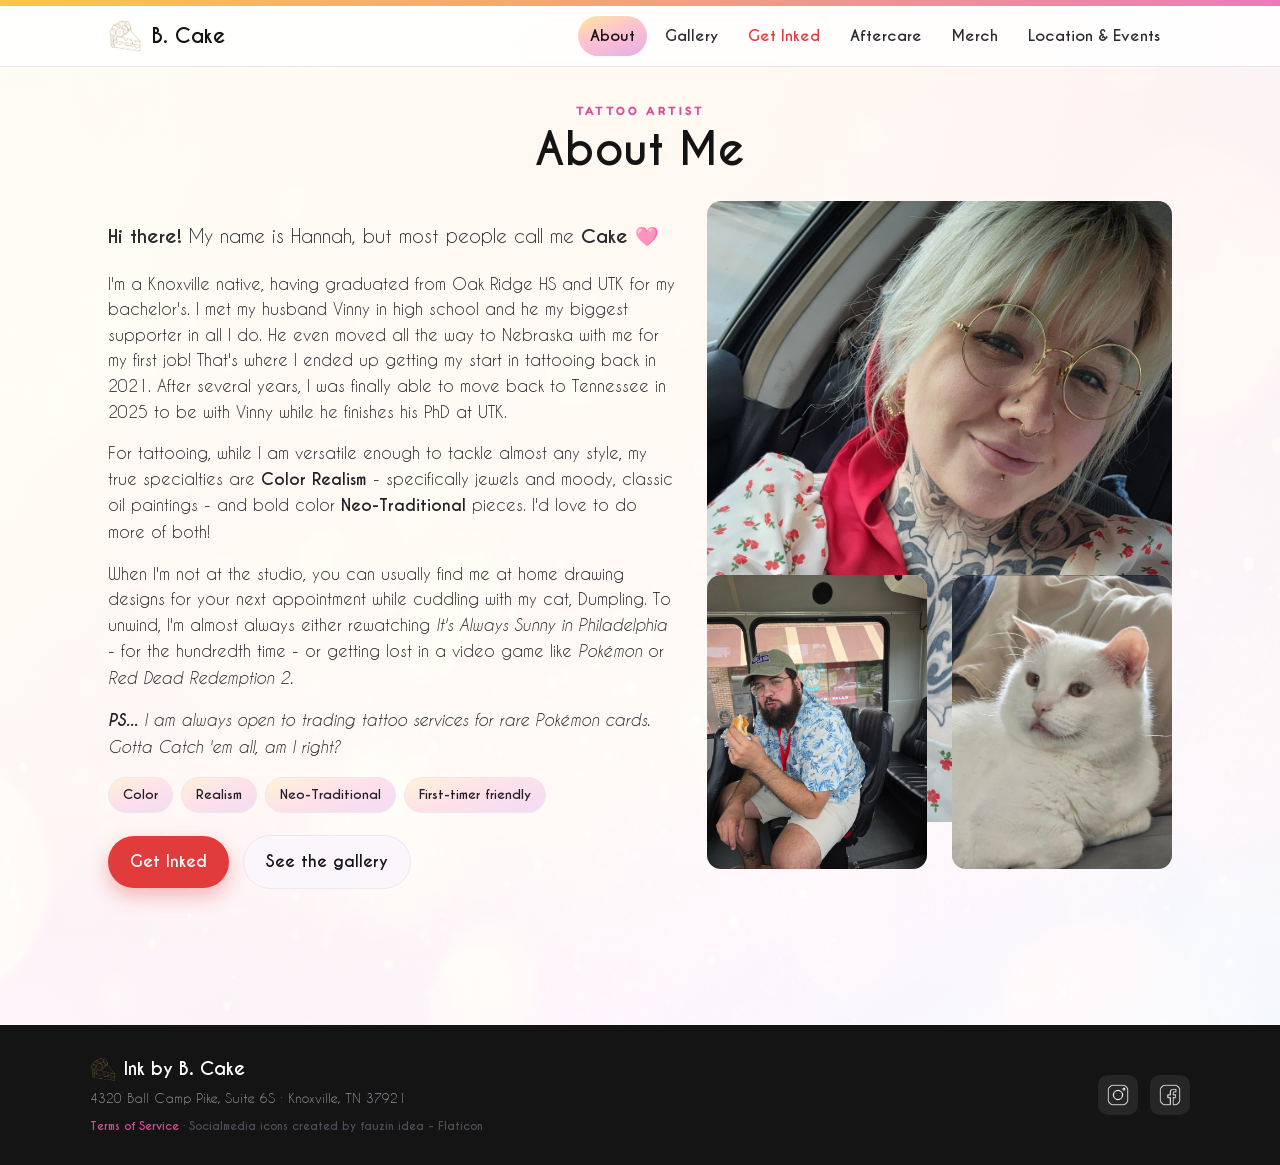
==== about.html @ cef52b00 "Initial commit" ====
<!DOCTYPE html>
<html lang="en">
<head>
<meta charset="UTF-8" />
<meta name="viewport" content="width=device-width, initial-scale=1.0" />
<title>About Me · Ink by B. Cake</title>
<link rel="preconnect" href="https://fonts.googleapis.com" />
<link rel="preconnect" href="https://fonts.gstatic.com" crossorigin />
<link href="https://fonts.googleapis.com/css2?family=Fredoka:wght@400;500;600;700&family=Nunito:wght@400;600;700;800&display=swap" rel="stylesheet" />
<link rel="stylesheet" href="style.css" />
<link rel="icon" href="favicon.ico" sizes="any" />
<link rel="icon" type="image/png" sizes="32x32" href="favicon-32x32.png" />
<link rel="icon" type="image/png" sizes="16x16" href="favicon-16x16.png" />
<link rel="apple-touch-icon" sizes="180x180" href="apple-touch-icon.png" />
<link rel="manifest" href="site.webmanifest" />
<style>
.about-grid{display:grid;grid-template-columns:1.1fr .9fr;gap:30px;align-items:start;}
@media(max-width:760px){.about-grid{grid-template-columns:1fr;}}
/* .about-photos{display:grid;grid-template-columns:1fr 1fr;column-gap:25px;row-gap: 300px;} */
.about-photos{display:grid;grid-template-columns:1fr 1fr;gap:25px;}
.about-photos .photoslot:first-child{grid-column:1/-1;aspect-ratio:4/3;}
.lead{font-size:19px;color:var(--ink-soft);}
.pill-row{display:flex;flex-wrap:wrap;gap:8px;margin:14px 0;}
.pill{background:var(--grad-card-soft);border:1px solid var(--line);border-radius:999px;padding:7px 14px;font-weight:800;font-size:13px;}
</style>
</head>
<body class="themed">
<div class="toprule"></div>
<header class="site-header">
  <nav class="nav">
    <a class="brand" href="index.html"><img src="logo.png" alt="" />B. Cake</a>
    <button class="nav-toggle" aria-label="Menu"></button>
    <div class="nav-links" id="navLinks">
      <a href="about.html" class="active">About</a>
      <a href="gallery.html">Gallery</a>
      <a href="get-inked.html" class="ink">Get Inked</a>
      <a href="aftercare.html">Aftercare</a>
      <a href="merch.html">Merch</a>
      <a href="location.html">Location &amp; Events</a>
    </div>
  </nav>
</header>

<main class="page">
  <div class="page-head">
    <div class="eyebrow">Tattoo Artist</div>
    <h1>About Me</h1>
  </div>

  <div class="about-grid">
    <div>
      <!-- [EDIT-BIO] Write your real blurb here -->
      <p class="lead"> <b>Hi there! </b> My name is Hannah, but most people call me <b>Cake</b> &#129655 </p>
      <p>I'm a Knoxville native, having graduated from Oak Ridge HS and UTK for my bachelor's. 
        I met my husband Vinny in high school and he my biggest supporter in all I do. He even moved all the way to Nebraska with me for my first job!
      That's where I ended up getting my start in tattooing back in 2021. After several years, I was finally able to move back to Tennessee in 2025 to be with Vinny while he finishes his PhD at UTK.</p>
      <p>For tattooing, while I am versatile enough to tackle almost any style, my true specialties are <b>Color Realism</b> - specifically jewels and moody, classic oil paintings - 
        and bold color <b>Neo-Traditional</b> pieces. I'd love to do more of both!</p>
        <p>When I'm not at the studio, you can usually find me at home drawing designs for your next appointment while cuddling with my cat, Dumpling. To unwind, I'm almost always either 
          rewatching <i>It's Always Sunny in Philadelphia</i> - for the hundredth time - or getting lost in a video game like <i> Pok&eacute;mon</i> or <i>Red Dead Redemption 2.</i></p>
          <p><i><b>PS...</b> I am always open to trading tattoo services for rare Pok&eacute;mon cards. Gotta Catch 'em all, am I right?</i></p>


      <div class="pill-row">
        <span class="pill"> Color</span>
        <span class="pill"> Realism</span>
        <span class="pill"> Neo-Traditional</span>
        <span class="pill"> First-timer friendly</span>
      </div>

      <p style="margin-top:22px">
        <a class="btn btn-ink" href="get-inked.html">Get Inked</a>
        <a class="btn btn-ghost" href="gallery.html" style="margin-left:8px">See the gallery</a>
      </p>
    </div>

    <div class="about-photos">
      <!-- Drop real photos in this folder named about-1.jpg, about-2.jpg, about-3.jpg -->
      <div class="photoslot" id="ap1"> </div>
      <div class="photoslot" id="ap2"> </div>
      <div class="photoslot" id="ap3"> </div>
    </div>
  </div>
</main>

<footer class="site-footer">
  <div class="foot-in">
    <div>
      <div style="font-family:var(--font-display);font-weight:700;color:#fff;font-size:18px;display:flex;align-items:center;gap:8px"><img src="logo.png" style="width:26px" alt="" /> Ink by B. Cake</div>
      <div style="color:#9a93a0;font-size:13px;margin-top:4px">4320 Ball Camp Pike, Suite 6S · Knoxville, TN 37921</div>
      <div class="foot-links">
        <a href="https://docs.google.com/document/d/10L4yiTu3bysWRlOUiNJvsqtmBvopwI53ArUv1BGn_O8/edit?tab=t.0" title="terms of service" target="_blank" rel="noopener">Terms of Service</a>
        · <a href="https://www.flaticon.com/free-icons/socialmedia" title="socialmedia icons" target="_blank" rel="noopener" class="icon-attr">Socialmedia icons created by fauzin idea - Flaticon</a>
      </div>
    </div>
    <div class="socials">
      <a href="https://instagram.com/inkbybcake" target="_blank" rel="noopener" aria-label="Instagram"><img src="instagram.png" alt="Instagram" onerror="this.outerHTML='IG'" /></a>
      <a href="https://facebook.com/inkbybcake" target="_blank" rel="noopener" aria-label="Facebook"><img src="facebook.png" alt="Facebook" onerror="this.outerHTML='f'" /></a>
    </div>
  </div>
</footer>

<script src="site.js"></script>
<script>
// swap placeholders for real photos if present
[['ap1','about-1.jpg'],['ap2','about-2.jpg'],['ap3','about-3.jpg']].forEach(([id,src])=>{
  const cell=document.getElementById(id);const img=new Image();
  img.onload=()=>{cell.style.padding='0';cell.style.border='none';img.style.width='100%';img.style.height='100%';
    img.style.objectFit='cover';img.style.borderRadius='14px';cell.innerHTML='';cell.appendChild(img);};
  img.src=src;img.alt='';
});
</script>
</body>
</html>
---- style.css ----
/* =====================================================================
   INK BY B. CAKE - shared styles for all pages
   Theme: white base · pink/yellow card gradient · black & gold accents
   Font: CaviarDreams (drop CaviarDreams.woff2/.ttf in this folder; see README)
   ===================================================================== */
@font-face{font-family:'CaviarDreams';font-display:swap;font-weight:400;font-style:normal;
  src:url('caviar_dreams/CaviarDreams.ttf') format('truetype');}
@font-face{font-family:'CaviarDreams';font-display:swap;font-weight:700;font-style:normal;
  src:url('caviar_dreams/CaviarDreams_Bold.ttf') format('truetype');}
@font-face{font-family:'CaviarDreams';font-display:swap;font-weight:400;font-style:italic;
  src:url('caviar_dreams/CaviarDreams_Italic.ttf') format('truetype');}
@font-face{font-family:'CaviarDreams';font-display:swap;font-weight:700;font-style:italic;
  src:url('caviar_dreams/CaviarDreams_BoldItalic.ttf') format('truetype');}
:root{
  --font-body:'CaviarDreams','Nunito',system-ui,-apple-system,'Segoe UI',Roboto,sans-serif;
  --font-display:'CaviarDreams','Fredoka',system-ui,sans-serif;
  --gold:#f4c945; --gold-deep:#c8941f;
  --ink:#141414; --ink-soft:#2c2c30;
  --pink:#ef79b8; --pink-deep:#d64f9b;
  --yellow:#ffd86b; --peach:#ffcaa6; --lav:#d9a9e8;
  --red:#e23b3b;
  --text:#241f26; --muted:#7a7280;
  --paper:#ffffff; --cloud:#faf6fb; --line:#ece6ef;
  --grad-card:linear-gradient(160deg,#ffe49c 0%,#ffc1d2 48%,#e3aee6 100%);
  --grad-card-soft:linear-gradient(160deg,#fff3d4 0%,#ffe0ea 48%,#f1ddf3 100%);
  --shadow:0 14px 34px rgba(60,20,60,.16);
  --shadow-sm:0 6px 16px rgba(60,20,60,.12);
  --radius:18px;
  --maxw:1100px;
}
*{box-sizing:border-box;-webkit-tap-highlight-color:transparent;}
html{scroll-behavior:smooth;}
html,body{margin:0;padding:0;}
body{
  font-family:var(--font-body);
  color:var(--text);background:var(--paper);line-height:1.6;min-height:100vh;
  display:flex;flex-direction:column;
}
main{flex:1;}
/* branded bokeh background (washed for readability) on inner pages */
body.themed{background:linear-gradient(rgba(255,255,255,.80),rgba(255, 255, 255, 0.88)),url('cake-main-background.png') center top/cover fixed no-repeat;}
body.themed .site-header{background:rgba(255,255,255,.86);}
h1,h2,h3,h4,.display{font-family:var(--font-display);font-weight:700;color:var(--ink);line-height:1.15;}
a{color:var(--pink-deep);text-decoration:none;font-weight:700;}
a:hover{text-decoration:underline;}
img{max-width:100%;display:block;}
button{font-family:inherit;cursor:pointer;border:none;background:none;}
.center{text-align:center;}
.muted{color:var(--muted);}

/* ---------- top decorative bar ---------- */
.toprule{height:6px;background:linear-gradient(90deg,var(--gold),var(--pink),var(--lav),var(--gold));background-size:300% 100%;animation:slide 12s linear infinite;}
@keyframes slide{to{background-position:300% 0}}

/* ---------- header / nav (inner pages) ---------- */
.site-header{position:sticky;top:0;z-index:40;background:rgba(255,255,255,.92);backdrop-filter:blur(8px);
  border-bottom:1px solid var(--line);}
.nav{max-width:var(--maxw);margin:0 auto;display:flex;align-items:center;justify-content:space-between;
  padding:10px 18px;gap:14px;}
.brand{display:flex;align-items:center;gap:10px;font-family:var(--font-display);font-weight:700;font-size:20px;color:var(--ink);}
.brand img{width:34px;height:34px;}
.brand:hover{text-decoration:none;}
.nav-links{display:flex;align-items:center;gap:6px;flex-wrap:wrap;}
.nav-links a{color:var(--ink-soft);font-weight:700;font-size:15px;padding:8px 12px;border-radius:999px;}
.nav-links a:hover{background:var(--cloud);text-decoration:none;}
.nav-links a.active{background:var(--grad-card);color:var(--ink);}
.nav-links a.ink{color:var(--red);}
.nav-toggle{display:none;width:44px;height:40px;border-radius:10px;position:relative;background:var(--cloud);}
.nav-toggle::before{content:'';position:absolute;left:11px;right:11px;top:14px;height:2px;border-radius:2px;background:var(--ink);box-shadow:0 5px 0 var(--ink),0 10px 0 var(--ink);}
@media(max-width:760px){
  .nav-toggle{display:block;}
  .nav-links{display:none;position:absolute;top:100%;left:0;right:0;background:#fff;flex-direction:column;
    align-items:stretch;padding:8px 14px 16px;border-bottom:1px solid var(--line);box-shadow:var(--shadow-sm);}
  .nav-links.open{display:flex;}
  .nav-links a{padding:12px 10px;border-radius:12px;}
}

/* ---------- page shell ---------- */
.page{max-width:var(--maxw);margin:0 auto;padding:28px 18px 80px;}
.page-narrow{max-width:760px;}
.page-head{text-align:center;margin:6px 0 26px;}
.page-head .eyebrow{font-family:'Fredoka';letter-spacing:3px;text-transform:uppercase;font-size:12px;color:var(--pink-deep);font-weight:600;}
.page-head h1{font-size:clamp(28px,6vw,44px);margin:.1em 0;}
.page-head p{color:var(--muted);max-width:60ch;margin:.4em auto 0;}
.section{margin:34px 0;}

/* ---------- buttons ---------- */
.btn{display:inline-flex;align-items:center;gap:8px;padding:13px 22px;border-radius:999px;font-weight:800;font-size:16px;
  transition:transform .12s,filter .12s,box-shadow .12s;text-decoration:none;}
.btn:hover{text-decoration:none;transform:translateY(-2px);}
.btn-primary{background:var(--grad-card);color:var(--ink);box-shadow:var(--shadow-sm);}
.btn-ink{background:var(--red);color:#fff;box-shadow:0 8px 20px rgba(226,59,59,.35);}
.btn-ghost{background:var(--cloud);color:var(--ink);border:1.5px solid var(--line);}
.btn-dark{background:var(--ink);color:var(--gold);}
.btn[disabled]{opacity:.5;cursor:not-allowed;transform:none;}

/* ---------- cards / tiles ---------- */
.tile{background:#fff;border:1px solid var(--line);border-radius:var(--radius);overflow:hidden;box-shadow:var(--shadow-sm);
  transition:transform .15s,box-shadow .15s;}
.tile:hover{transform:translateY(-4px);box-shadow:var(--shadow);}
.tile .ph,.tile .thumb{aspect-ratio:1/1;background:var(--grad-card-soft);display:grid;place-items:center;color:var(--ink-soft);
  font-weight:800;text-align:center;padding:14px;font-size:13px;}
.tile .body{padding:14px;}
.grid{display:grid;gap:16px;}
.grid-3{grid-template-columns:repeat(auto-fill,minmax(220px,1fr));}
.grid-2{grid-template-columns:repeat(auto-fit,minmax(260px,1fr));}

/* photo placeholder helper */
.photoslot{background:var(--grad-card-soft);border:2px dashed #e3b8d4;border-radius:14px;display:grid;place-items:center;
  text-align:center;color:#9a6b86;font-weight:800;font-size:13px;padding:16px;min-height:160px;}

/* ---------- forms ---------- */
.field{margin-bottom:16px;}
.field label{display:block;font-weight:800;font-size:15px;color:var(--ink);margin-bottom:6px;}
.field .hint{font-weight:600;color:var(--muted);font-size:13px;}
input,select,textarea{width:100%;padding:12px 13px;border:1.5px solid #ddd6e2;border-radius:12px;font-size:16px;
  font-family:inherit;background:var(--cloud);color:var(--text);}
input:focus,select:focus,textarea:focus{outline:none;border-color:var(--pink);box-shadow:0 0 0 3px rgba(239,121,184,.2);background:#fff;}
textarea{min-height:110px;resize:vertical;}
.row2{display:grid;grid-template-columns:1fr 1fr;gap:14px;}
@media(max-width:560px){.row2{grid-template-columns:1fr;}}
.req{color:var(--red);}
.opt-list{display:flex;flex-direction:column;gap:10px;}
.opt{display:flex;align-items:center;gap:12px;border:2px solid #e4dde9;border-radius:14px;padding:13px 14px;background:var(--cloud);font-weight:700;transition:.12s;}
.opt:hover{border-color:var(--pink);}
.opt.sel{border-color:var(--pink-deep);background:#fff0f8;box-shadow:0 0 0 3px rgba(239,121,184,.15);}
.opt input{width:auto;}
.check{display:inline-flex;align-items:center;gap:9px;font-weight:700;cursor:pointer;}
.check input{width:18px;height:18px;}

/* ---------- callout / popup ---------- */
.callout{border-radius:14px;padding:13px 15px;font-size:14px;font-weight:700;margin:10px 0;display:flex;gap:10px;align-items:flex-start;}
.callout.warn{background:#fff2f2;border:1.5px solid #f3b6b6;color:#9c2b2b;}
.callout.info{background:#fff9e8;border:1.5px solid #f3dca0;color:#7a5d12;}

/* ---------- lightbox ---------- */
.lightbox{position:fixed;inset:0;z-index:80;background:rgba(20,8,20,.9);display:none;align-items:center;justify-content:center;}
.lightbox.open{display:flex;}
.lightbox img{max-width:92vw;max-height:84vh;border-radius:12px;box-shadow:0 20px 60px rgba(0,0,0,.6);}
.lb-btn{position:absolute;top:50%;transform:translateY(-50%);font-size:34px;color:#fff;background:rgba(255,255,255,.15);
  width:54px;height:54px;border-radius:50%;display:grid;place-items:center;}
.lb-prev{left:14px;} .lb-next{right:14px;}
.lb-close{position:absolute;top:16px;right:18px;font-size:30px;color:#fff;background:rgba(255,255,255,.15);width:46px;height:46px;border-radius:50%;}
.lb-cap{position:absolute;bottom:18px;left:0;right:0;text-align:center;color:#fff;font-weight:700;}

/* ---------- body map ---------- */
.bodymap-wrap{display:flex;flex-direction:column;align-items:center;gap:10px;}
.bm-tabs{display:flex;gap:8px;}
.bm-tab{padding:8px 16px;border-radius:999px;background:var(--cloud);font-weight:800;border:1.5px solid var(--line);}
.bm-tab.active{background:var(--ink);color:#fff;}
.bm-figure svg{width:min(74vw,260px);height:auto;}
.bm-region{fill:#f3dcec;stroke:#d99cc6;stroke-width:1.3;cursor:pointer;transition:fill .12s;}
.bm-region:hover{fill:#f7b9dc;}
.bm-region.sel{fill:var(--pink);stroke:var(--pink-deep);}
.bm-readout{width:100%;background:var(--cloud);border:1px solid var(--line);border-radius:14px;padding:14px;min-height:60px;}
.bm-readout .none{color:var(--muted);}
.subloc{display:flex;flex-wrap:wrap;gap:8px;margin-top:8px;}

/* ---------- footer ---------- */
.site-footer{background:var(--ink);color:#d8d2da;padding:30px 18px;margin-top:40px;}
.foot-in{max-width:var(--maxw);margin:0 auto;display:flex;flex-wrap:wrap;gap:18px;justify-content:space-between;align-items:center;}
.foot-in a{color:var(--gold);}
.socials{display:flex;gap:12px;}
.socials a{width:40px;height:40px;border-radius:10px;display:grid;place-items:center;background:rgba(255,255,255,.08);color:#fff;font-weight:800;}
.disclaimer{font-size:12px;color:#9a93a0;max-width:60ch;}

/* chips */
.chips{display:flex;flex-wrap:wrap;gap:8px;}
.chip{background:var(--pink);color:#fff;padding:6px 12px;border-radius:999px;font-weight:800;font-size:13px;display:inline-flex;gap:7px;align-items:center;}
.chip button{background:rgba(255,255,255,.3);color:#fff;border-radius:50%;width:18px;height:18px;line-height:1;}

/* progress */
.progress{height:8px;background:var(--line);border-radius:999px;overflow:hidden;margin-bottom:6px;}
.progress > span{display:block;height:100%;background:var(--grad-card);width:0;transition:width .3s;}
.steplabel{font-size:13px;color:var(--muted);font-weight:700;text-align:center;margin-bottom:18px;}

/* uploader */
.uploader{border:2px dashed #e3b8d4;border-radius:14px;padding:18px;text-align:center;background:var(--grad-card-soft);cursor:pointer;}
.uploader.drag{background:#fff;border-color:var(--pink);}
.previews{display:grid;grid-template-columns:repeat(auto-fill,minmax(90px,1fr));gap:10px;margin-top:12px;}
.previews .pv{position:relative;}
/* footer social icons (black source -> white via invert) + attribution */
.socials a img{width:22px;height:22px;}
.foot-links{font-size:11px;margin-top:8px;color:#8b8490;}
.foot-in .foot-links a{color:var(--pink-deep);}
.foot-in .foot-links .icon-attr{color:#514d5a;}
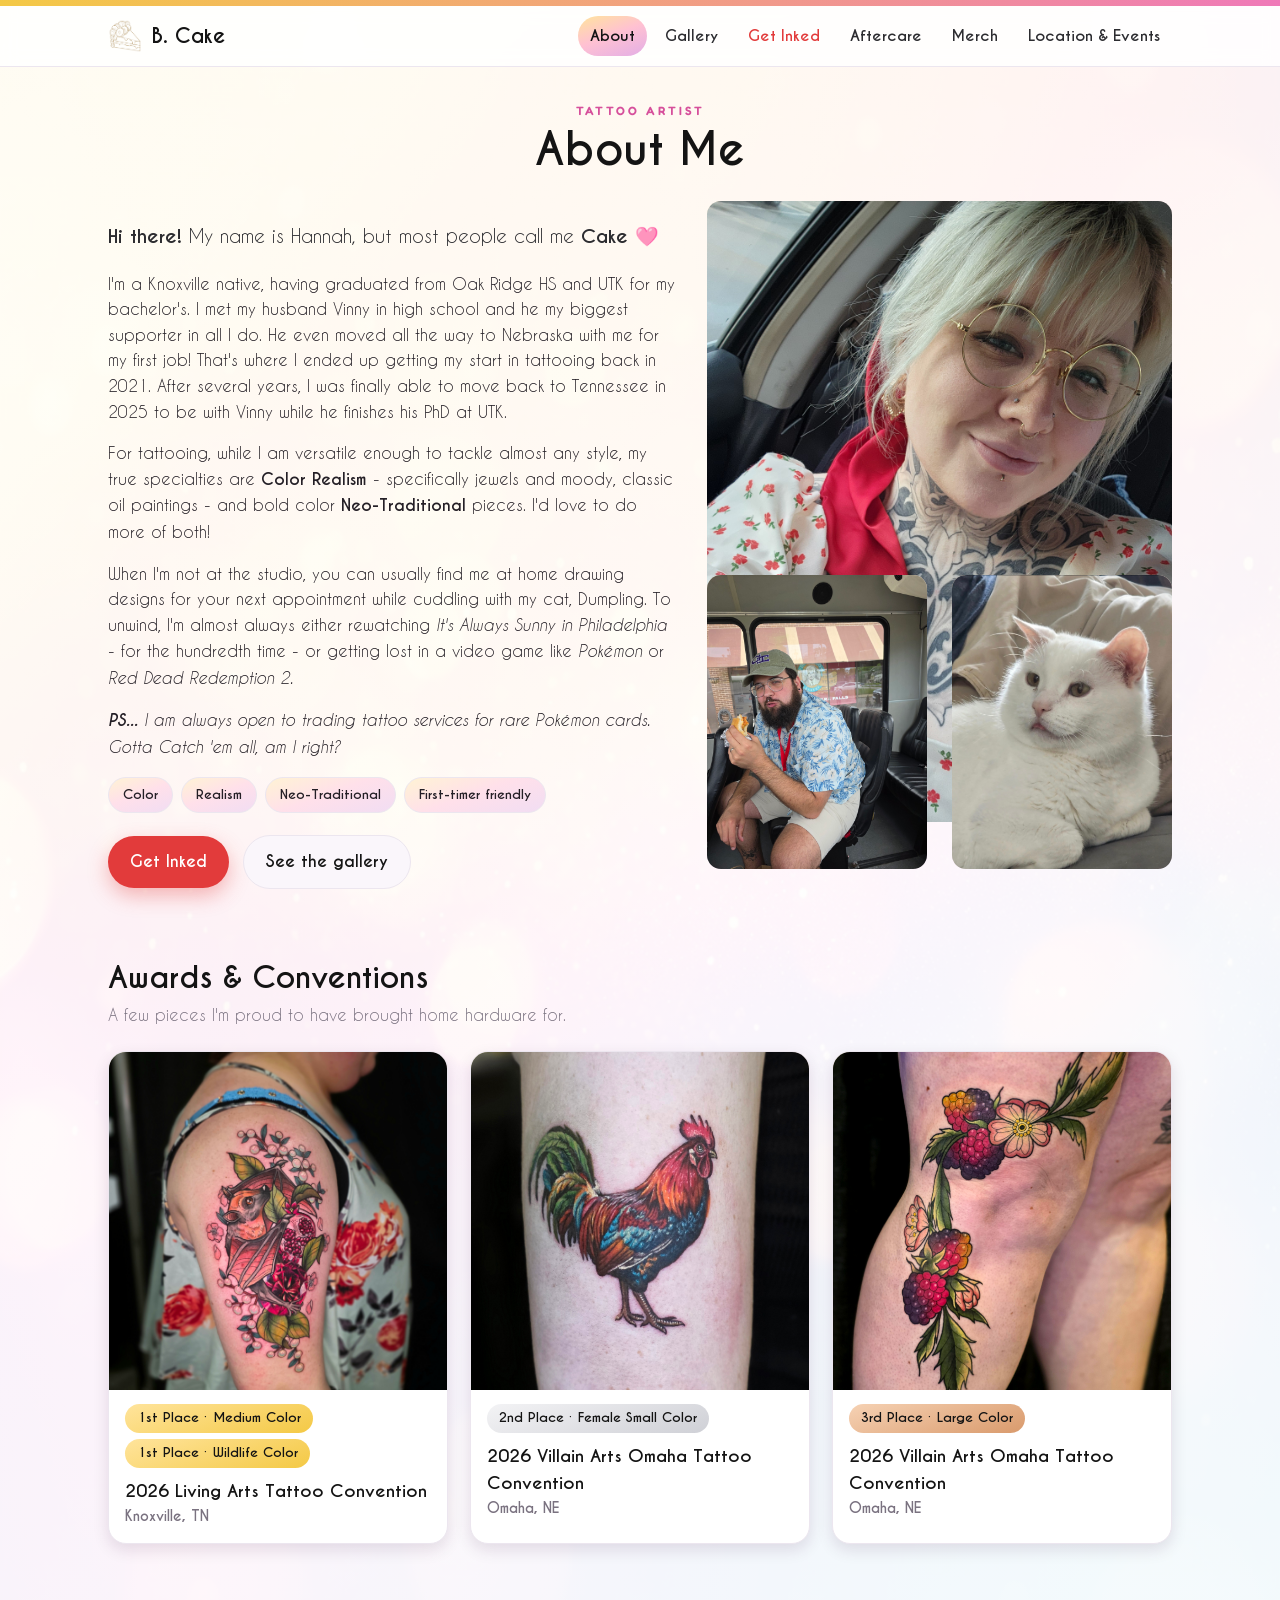
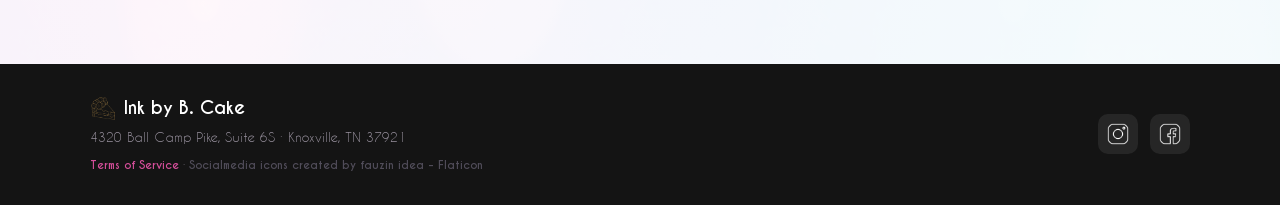
==== commit 063c3f3a: "add awards and conventions section to about page; include styles and award cards" ====
--- a/about.html
+++ b/about.html
@@ -22,6 +22,23 @@
 .lead{font-size:19px;color:var(--ink-soft);}
 .pill-row{display:flex;flex-wrap:wrap;gap:8px;margin:14px 0;}
 .pill{background:var(--grad-card-soft);border:1px solid var(--line);border-radius:999px;padding:7px 14px;font-weight:800;font-size:13px;}
+/* awards & conventions */
+.awards{margin-top:56px;}
+.awards h2{font-size:30px;margin:0 0 6px;}
+.awards .sub{color:var(--muted);margin:0 0 24px;}
+.award-grid{display:grid;grid-template-columns:repeat(3,1fr);gap:22px;}
+@media(max-width:860px){.award-grid{grid-template-columns:repeat(2,1fr);}}
+@media(max-width:560px){.award-grid{grid-template-columns:1fr;}}
+.award-card{background:#fff;border:1px solid var(--line);border-radius:var(--radius);overflow:hidden;box-shadow:var(--shadow-sm);display:block;color:inherit;text-decoration:none;}
+.award-card .thumb{position:relative;aspect-ratio:1/1;overflow:hidden;background:var(--grad-card-soft);display:grid;place-items:center;color:var(--ink-soft);font-weight:700;}
+.award-card .thumb img{position:absolute;inset:0;width:100%;height:100%;object-fit:cover;object-position:center;display:block;}
+.award-card .body{padding:14px 16px 16px;}
+.place{display:inline-block;border-radius:999px;padding:4px 12px;font-weight:800;font-size:13px;margin:0 6px 6px 0;}
+.place.p1{background:linear-gradient(160deg,#ffe49c,#f4c945);color:var(--ink);}
+.place.p2{background:linear-gradient(160deg,#f3f3f5,#cfd0d6);color:var(--ink);}
+.place.p3{background:linear-gradient(160deg,#f6d2b4,#d99a6c);color:var(--ink);}
+.award-card .cat{font-family:var(--font-display);font-weight:700;font-size:17px;color:var(--ink);margin-top:4px;}
+.award-card .loc{color:var(--muted);font-size:14px;}
 </style>
 </head>
 <body class="themed">
@@ -81,6 +98,40 @@
       <div class="photoslot" id="ap3"> </div>
     </div>
   </div>
+
+  <!-- ================= AWARDS & CONVENTIONS ================= -->
+  <!-- [EDIT-IMAGES] Replace each REPLACE-ME filename below with the matching photo
+       from the gallery folder (e.g. gallery/color-12.jpg). Until then a placeholder box shows. -->
+  <section class="awards">
+    <h2>Awards &amp; Conventions</h2>
+    <p class="sub">A few pieces I'm proud to have brought home hardware for.</p>
+    <div class="award-grid">
+        <a class="award-card" href="gallery.html">
+          <div class="thumb"><img src="gallery/color-26.jpg" alt="Award-winning color tattoo, Living Arts Tattoo Convention 2026" onerror="this.outerHTML='Image coming soon'" /></div>
+          <div class="body">
+            <span class="place p1">1st Place &middot; Medium Color</span><span class="place p1">1st Place &middot; Wildlife Color</span>
+            <div class="cat">2026 Living Arts Tattoo Convention</div>
+            <div class="loc">Knoxville, TN</div>
+          </div>
+        </a>
+        <a class="award-card" href="gallery.html">
+          <div class="thumb"><img src="gallery/color-8.jpg" alt="Award-winning small color tattoo, Villain Arts Omaha 2026" onerror="this.outerHTML='Image coming soon'" /></div>
+          <div class="body">
+            <span class="place p2">2nd Place &middot; Female Small Color</span>
+            <div class="cat">2026 Villain Arts Omaha Tattoo Convention</div>
+            <div class="loc">Omaha, NE</div>
+          </div>
+        </a>
+        <a class="award-card" href="gallery.html">
+          <div class="thumb"><img src="gallery/color-22.jpg" alt="Award-winning large color tattoo, Villain Arts Omaha 2026" onerror="this.outerHTML='Image coming soon'" /></div>
+          <div class="body">
+            <span class="place p3">3rd Place &middot; Large Color</span>
+            <div class="cat">2026 Villain Arts Omaha Tattoo Convention</div>
+            <div class="loc">Omaha, NE</div>
+          </div>
+        </a>
+    </div>
+  </section>
 </main>
 
 <footer class="site-footer">
